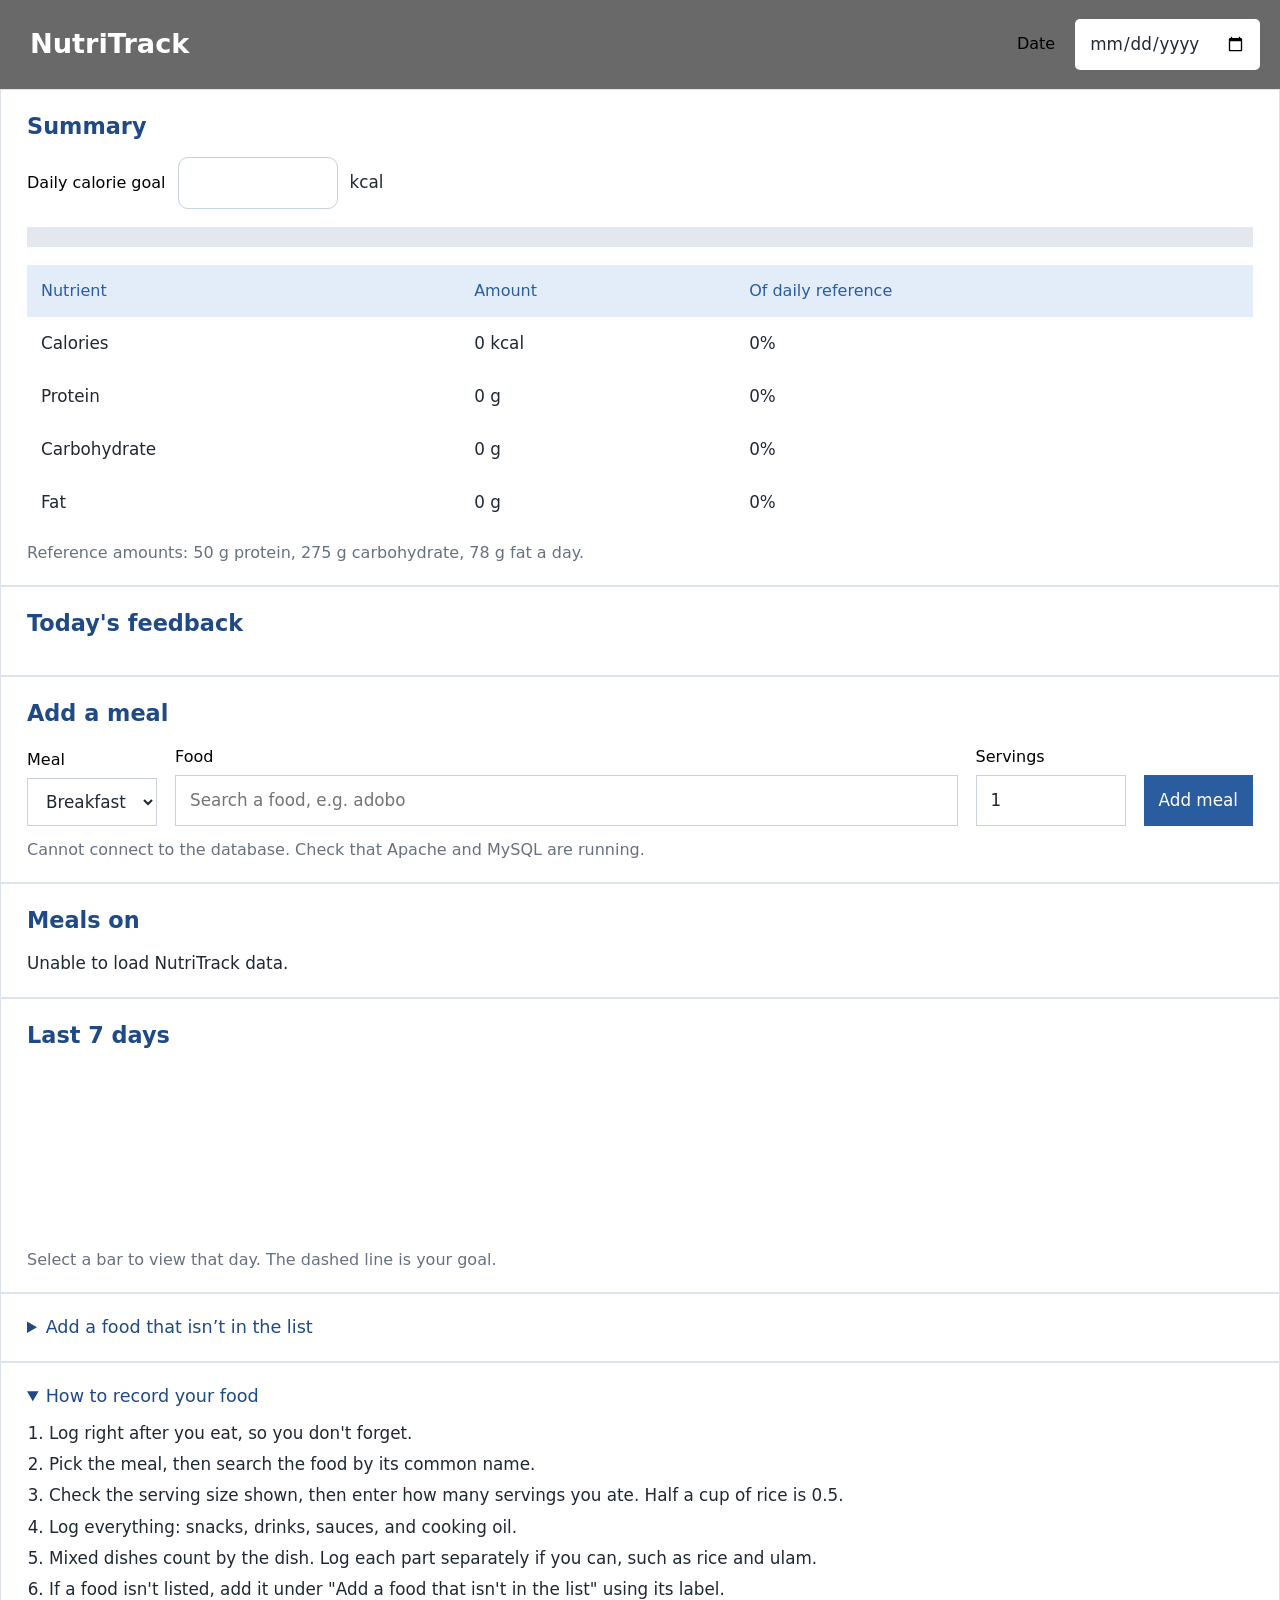
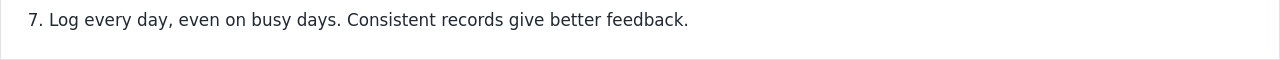
==== index.html @ 51d46e86 "Rename food.html to index.html" ====
﻿<!DOCTYPE html>
<html lang="en">
<head>
    <meta charset="UTF-8">
    <meta name="viewport" content="width=device-width, initial-scale=1.0">
<meta name="google-site-verification" content="XlQxx9W7xAVvd_nXDhb0Nj5nKOubOKuzQtigRvEuWb8" />
    <title>NutriTrack</title>
    <link rel="stylesheet" href="food.css">
</head>
<body>

    <header>
        <div class="wrap bar-top">
            <h1><img src="logo.png" alt="" class="logo" onerror="this.style.display='none'"> NutriTrack</h1>
                <div>
                    <label for="viewDate">Date</label>
                    <input type="date" id="viewDate">
                </div>
        </div>
    </header>

    <main class="wrap">

        <section aria-labelledby="sumTitle">
            <h2 id="sumTitle">Summary</h2>
            <div class="goal">
                <label for="goalInput">Daily calorie goal</label>
                <input type="number" id="goalInput" min="500" max="10000" step="50"> kcal
            </div>
            <div class="meter" id="meter" role="progressbar" aria-label="Calories eaten compared with goal" aria-valuemin="0" aria-valuemax="100" aria-valuenow="0">
                <div id="progressBar"></div>
            </div>
            <p class="goal-msg" id="goalMsg"></p>
            <table class="totals">
                <thead>
                    <tr><th scope="col">Nutrient</th><th scope="col">Amount</th><th scope="col">Of daily reference</th></tr>
                </thead>
                <tbody>
                    <tr><th scope="row">Calories</th><td><span id="calTotal">0</span> kcal</td><td id="calPct">0%</td></tr>
                    <tr><th scope="row">Protein</th><td><span id="proTotal">0</span> g</td><td id="proPct">0%</td></tr>
                    <tr><th scope="row">Carbohydrate</th><td><span id="carbTotal">0</span> g</td><td id="carbPct">0%</td></tr>
                    <tr><th scope="row">Fat</th><td><span id="fatTotal">0</span> g</td><td id="fatPct">0%</td></tr>
                </tbody>
            </table>
            <p class="note">Reference amounts: 50 g protein, 275 g carbohydrate, 78 g fat a day.</p>
        </section>

        <section aria-labelledby="fbTitle">
            <h2 id="fbTitle">Today's feedback</h2>
            <ul class="feedback" id="feedback" aria-live="polite"></ul>
        </section>

        <section aria-labelledby="addTitle">
            <h2 id="addTitle">Add a meal</h2>
            <form id="logForm" class="row-form">
                <div class="field">
                    <label for="mealType">Meal</label>
                    <select id="mealType">
                        <option>Breakfast</option>
                        <option>Lunch</option>
                        <option>Dinner</option>
                        <option>Snack</option>
                    </select>
                </div>
                <div class="field grow">
                    <label for="foodSearch">Food</label>
                    <input type="text" id="foodSearch" list="foodList" placeholder="Search a food, e.g. adobo" autocomplete="off" required>
                    <datalist id="foodList"></datalist>
                </div>
                <div class="field small">
                    <label for="servings">Servings</label>
                    <input type="number" id="servings" min="0.1" max="20" step="0.1" value="1" required>
                </div>
                <button type="submit">Add meal</button>
            </form>
            <p id="preview" class="note" aria-live="polite"></p>
        </section>

        <section aria-labelledby="eatenTitle">
            <h2 id="eatenTitle">Meals on <span id="dayName"></span></h2>
            <div id="mealLog"></div>
        </section>

        <section aria-labelledby="weekTitle">
            <h2 id="weekTitle">Last 7 days</h2>
            <div class="plot" id="weekPlot"></div>
            <p class="note">Select a bar to view that day. The dashed line is your goal.</p>
        </section>

        <details class="custom">
            <summary>Add a food that isn’t in the list</summary>
            <form id="customForm" class="grid-form">
                <div class="field full"><label for="cName">Food name</label><input type="text" id="cName" required></div>
                <div class="field full"><label for="cServing">Serving size</label><input type="text" id="cServing" placeholder="1 cup"></div>
                <div class="field"><label for="cCal">Calories</label><input type="number" id="cCal" min="0" step="any" required></div>
                <div class="field"><label for="cPro">Protein (g)</label><input type="number" id="cPro" min="0" step="any" required></div>
                <div class="field"><label for="cCarb">Carbohydrate (g)</label><input type="number" id="cCarb" min="0" step="any" required></div>
                <div class="field"><label for="cFat">Fat (g)</label><input type="number" id="cFat" min="0" step="any" required></div>
                <button type="submit" class="full-btn">Save food</button>
            </form>
        </details>

        <details class="guide" open>
            <summary>How to record your food</summary>
            <ol>
                <li>Log right after you eat, so you don't forget.</li>
                <li>Pick the meal, then search the food by its common name.</li>
                <li>Check the serving size shown, then enter how many servings you ate. Half a cup of rice is 0.5.</li>
                <li>Log everything: snacks, drinks, sauces, and cooking oil.</li>
                <li>Mixed dishes count by the dish. Log each part separately if you can, such as rice and ulam.</li>
                <li>If a food isn't listed, add it under "Add a food that isn't in the list" using its label.</li>
                <li>Log every day, even on busy days. Consistent records give better feedback.</li>
            </ol>
        </details>

    </main>

    <script src="food.js"></script>
</body>
</html>
---- food.css ----
﻿:root {
    --blue: #2a5ca0;
    --blue-d: #1f4a85;
    --blue-l: #e3edf9;
    --ink: #1f2933;
    --mute: #66727f;
    --bg: #f3f5f8;
    --line: #dde3ea;
    --warn: #b4531a;
    --warn-bg: #fdeede;
    --ok-bg: #e4f2e8;
    --ok: #2f7d4f;
    --info: #2a5ca0;
    --info-bg: #e3edf9
}

* {
    box-sizing: border-box
}

body {
    margin: 0;
    font-family: Roboto,"Segoe UI",system-ui,sans-serif;
    background: var(--bg);
    color: var(--ink);
    line-height: 1.5;
    font-size: 1.05rem
}

.wrap {
    max-width: 100%;
    width: 100%;
    margin: 0;
    padding: 0;
}

header {
    background-color: dimgrey;
    color: #fff;
    padding: 14px 0
}

.bar-top {
    display: flex;
    justify-content: space-between;
    align-items: center;
    gap: 12px;
    flex-wrap: wrap;
    padding: 0 20px;
}

h1 {
    margin: 10px;
    font-size: 1.7rem;
    font-weight: 600;
    display: flex;
    align-items: center;
    gap: 20px;
}

.logo {
    width: 48px;
    height: 48px;
    border-radius: 50%;
    object-fit: cover
}

header .bar-top > div {
    display: flex;
    align-items: center;
    gap: 20px
}

header label {
    margin: 0;
    color: Black;
}

header input {
    padding: 12px 14px;
    border-radius: 6px;
    border: 0
}

h2 {
    font-size: 1.4rem;
    margin: 0 0 14px;
    color: var(--blue-d);
    font-weight: 600
}

section, details {
    background: #fff;
    border: 1px solid var(--line);
    border-radius: 0;
    padding: 20px 26px;
    margin: 0;
}

label {
    font-size: 1rem;
    color: black;
    display: block;
    margin-bottom: 6px
}

input, select, button {
    font: inherit;
    padding: 12px 14px;
    border: 1px solid #c9d1da;
    border-radius: 6px;
    background: #fff;
    color: var(--ink)
}

    input:focus-visible, select:focus-visible, button:focus-visible, summary:focus-visible {
        outline: 3px solid #8fb4e8;
        outline-offset: 1px
    }

button {
    background: var(--blue);
    color: #fff;
    border-color: var(--blue);
    cursor: pointer;
    font-weight: 500
}

    button:hover {
        background: var(--blue-d)
    }

.goal {
    margin-bottom: 18px;
    display: flex;
    align-items: center;
    gap: 12px;
    flex-wrap: wrap

}

    .goal label {
        margin: 0
    }

    .goal input {
        width: 160px;
        border-radius: 10px !important;
        box-sizing: border-box;
    }

.meter {
    height: 20px;
    background: #e3e8ee;
    border-radius: 10px;
    overflow: hidden
}

#progressBar {
    height: 100%;
    width: 0;
    background: var(--blue);
    transition: width .3s
}

    #progressBar.over {
        background: var(--warn)
    }

.goal-msg {
    margin: 14px 0 18px
}

.totals {
    width: 100%;
    border-collapse: collapse
}

    .totals th, .totals td {
        text-align: left;
        padding: 14px 14px;
        border-bottom: 1px solid var(--line);
        font-weight: 400
    }

    .totals thead th {
        background: var(--blue-l);
        color: var(--blue);
        font-size: 1rem;
        font-weight: 500
    }

    .totals tr.high td, .totals tr.high th {
        color: var(--warn)
    }

.note {
    font-size: 1rem;
    color: var(--mute);
    margin: 12px 0 0
}

.feedback {
    list-style: none;
    margin: 0;
    padding: 0;
    display: grid;
    gap: 10px
}

    .feedback li {
        padding: 12px 14px;
        border-radius: 8px;
        border-left: 5px solid var(--ok);
        background: var(--ok-bg)
    }

        .feedback li.warn {
            border-color: var(--warn);
            background: var(--warn-bg)
        }

        .feedback li.info {
            border-color: var(--info);
            background: var(--info-bg)
        }

.row-form, .grid-form {
    display: flex;
    flex-wrap: wrap;
    gap: 14px 18px;
    align-items: flex-end
}

.field {
    display: flex;
    flex-direction: column
}

    .field.grow {
        flex: 1 1 220px
    }

    .field.small input {
        width: 150px
    }

    .field input, .field select {
        width: 100%
    }

.grid-form .field {
    flex: 1 1 140px
}

.grid-form .full {
    flex: 1 1 100%
}

.full-btn {
    flex: 1 1 100%
}

.meal-group {
    margin-bottom: 14px
}

    .meal-group h3 {
        margin: 0 0 4px;
        font-size: 1.1rem;
        color: var(--blue-d)
    }

        .meal-group h3 span {
            font-weight: 400;
            color: var(--mute);
            font-size: 1rem
        }

.entry {
    display: flex;
    justify-content: space-between;
    align-items: center;
    gap: 10px;
    padding: 10px 0;
    border-bottom: 1px solid var(--line)
}

    .entry small {
        color: var(--mute);
        display: block
    }

    .entry button {
        background: #fff;
        color: var(--warn);
        border-color: var(--line);
        padding: 6px 12px;
        font-weight: 400
    }

.plot {
    position: relative;
    display: flex;
    align-items: flex-end;
    gap: 8px;
    height: 170px;
    padding-bottom: 24px
}

.bar {
    flex: 1;
    height: 100%;
    display: flex;
    flex-direction: column;
    justify-content: flex-end;
    align-items: center;
    background: none;
    border: 0;
    padding: 0;
    color: var(--mute);
    font-size: .8rem;
    position: relative
}

    .bar i {
        display: block;
        width: 100%;
        background: #8fb4e8;
        border-radius: 4px 4px 0 0;
        min-height: 2px
    }

    .bar.sel i {
        background: var(--blue)
    }

    .bar span {
        position: absolute;
        bottom: -22px
    }

.goal-line {
    position: absolute;
    left: 0;
    right: 0;
    border-top: 2px dashed var(--warn);
    pointer-events: none
}

summary {
    cursor: pointer;
    font-weight: 500;
    color: var(--blue-d);
    font-size: 1.1rem
}

.guide ol {
    margin: 12px 0 0;
    padding-left: 22px
}

.guide li {
    margin-bottom: 6px
}

.custom form {
    margin-top: 14px
}

@media (max-width:480px) {
    section, details {
        padding: 18px
    }

    .logo {
        width: 40px;
        height: 40px
    }

    h1 {
        font-size: 1.45rem
    }
}

@media (prefers-reduced-motion:reduce) {
    #progressBar {
        transition: none
    }
}
*,
*::before,
*::after {
    border-radius: 0px !important;
}
header input[type="date"] {
    border-radius: 5px !important;
}
.totals th,
.totals td {
    border: none;
}
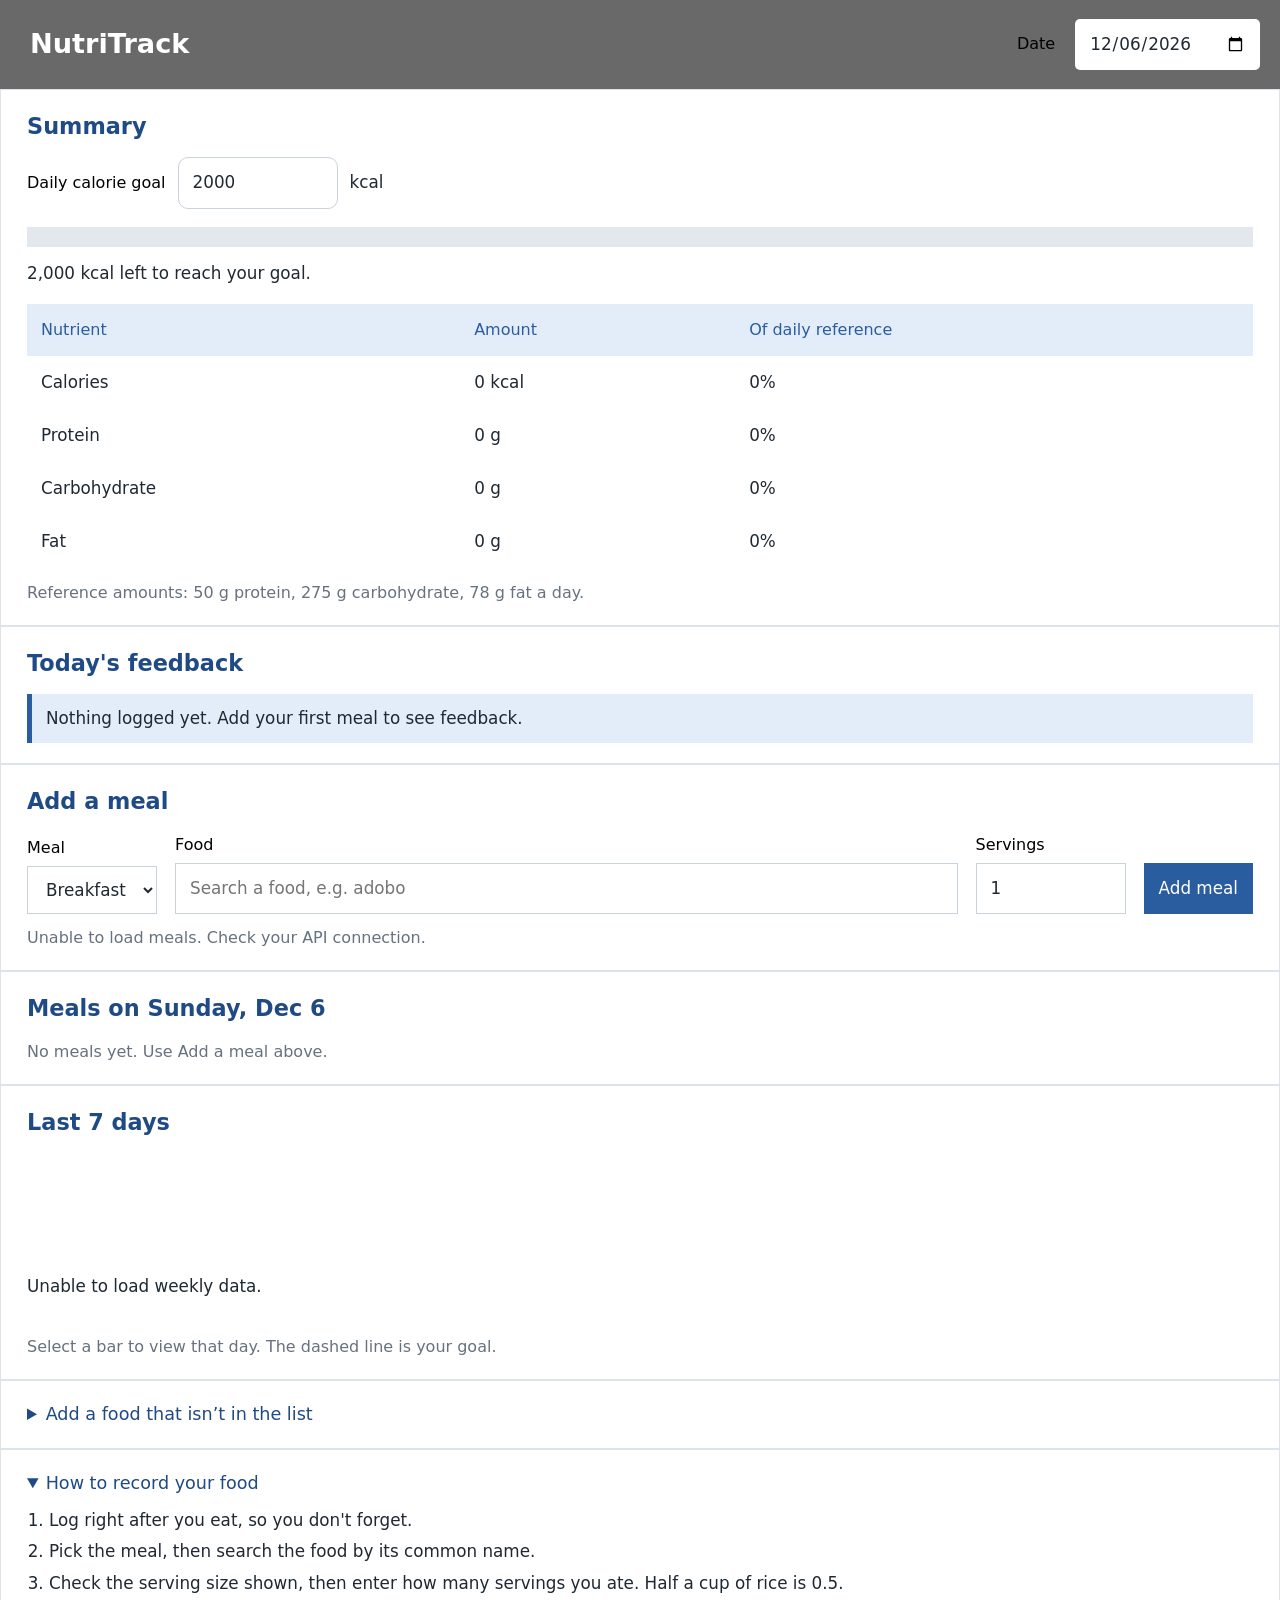
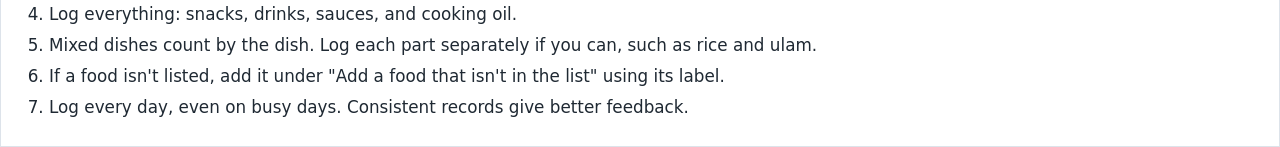
==== commit 6fbda07a: "Add files via upload" ====
--- a/index.html
+++ b/index.html
@@ -1,9 +1,9 @@
-﻿<!DOCTYPE html>
+<!DOCTYPE html>
 <html lang="en">
 <head>
     <meta charset="UTF-8">
     <meta name="viewport" content="width=device-width, initial-scale=1.0">
-<meta name="google-site-verification" content="XlQxx9W7xAVvd_nXDhb0Nj5nKOubOKuzQtigRvEuWb8" />
+    <meta name="google-site-verification" content="XlQxx9W7xAVvd_nXDhb0Nj5nKOubOKuzQtigRvEuWb8" />
     <title>NutriTrack</title>
     <link rel="stylesheet" href="food.css">
 </head>
@@ -117,4 +117,4 @@
 
     <script src="food.js"></script>
 </body>
-</html>
+</html>
